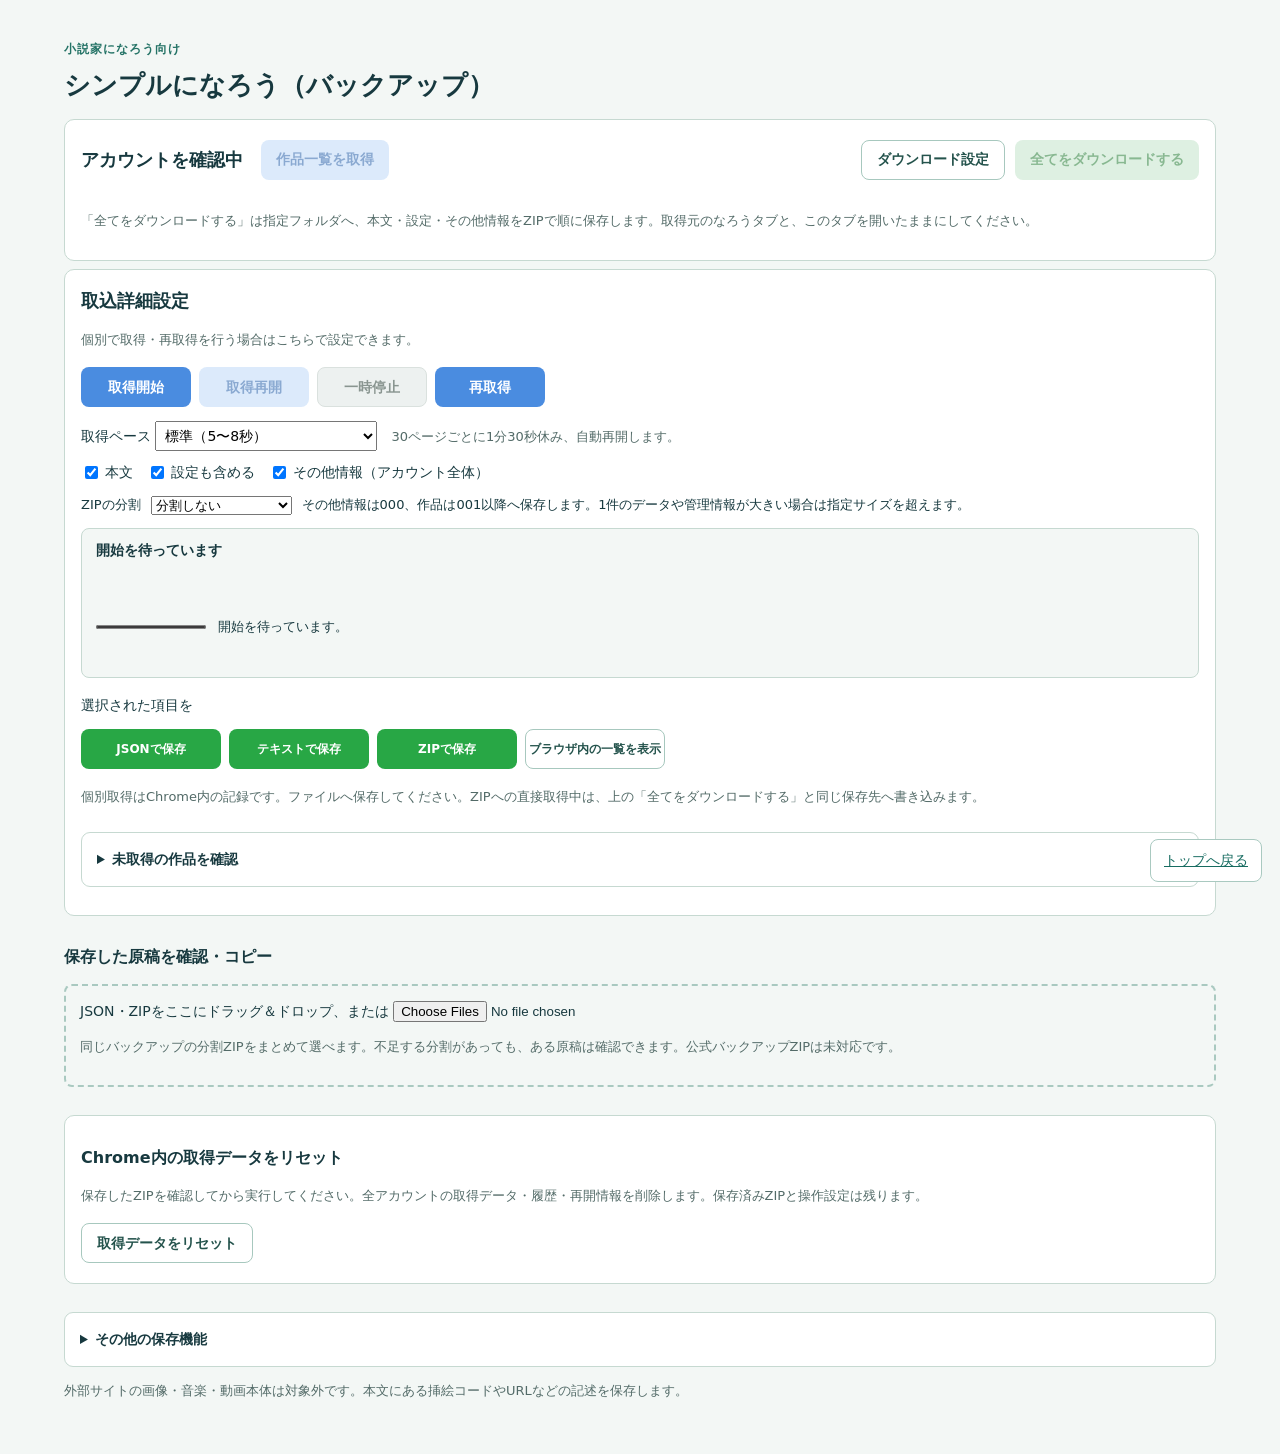
==== detail.html @ e471c58f "Release v1.0.0" ====
<!doctype html><html lang="ja"><head><meta charset="utf-8"><meta name="viewport" content="width=device-width,initial-scale=1"><title>シンプルになろう（バックアップ）</title><link rel="stylesheet" href="style.css"><link rel="stylesheet" href="organized.css"><link rel="stylesheet" href="detail.css"></head>
<body><main class="library detail" id="top"><p class="eyebrow">小説家になろう向け</p><h1>シンプルになろう（バックアップ）</h1>
<section class="account"><div class="account-row"><div class="account-primary"><strong id="account">アカウントを確認中</strong><button id="inventory" class="blue" disabled>作品一覧を取得</button></div><div class="account-actions"><button id="settings" class="secondary">ダウンロード設定</button><button id="quick" class="green" disabled>全てをダウンロードする</button></div></div><p id="source" class="note"></p><p class="note">「全てをダウンロードする」は指定フォルダへ、本文・設定・その他情報をZIPで順に保存します。取得元のなろうタブと、このタブを開いたままにしてください。</p></section>
<section class="batch"><h2>取込詳細設定</h2><p class="note">個別で取得・再取得を行う場合はこちらで設定できます。</p>
<div class="toolbar operations"><button id="bulk" class="blue">取得開始</button><button id="resume" class="blue" disabled>取得再開</button><button id="stop" class="secondary" disabled>一時停止</button><button id="fresh" class="blue">再取得</button></div>
<div class="pace"><label>取得ペース <select id="pace"><option value="5">標準（5〜8秒）</option><option value="10">ゆっくり（10〜13秒）</option><option value="20">さらにゆっくり（20〜23秒）</option></select></label><span class="note">30ページごとに1分30秒休み、自動再開します。</span></div>
<div class="scope"><label><input type="checkbox" id="includeBody" checked> 本文</label><label><input type="checkbox" id="includeSettings" checked> 設定も含める</label><label><input type="checkbox" id="includeOther" checked> その他情報（アカウント全体）</label></div>
<div class="debug"><label for="splitMode">ZIPの分割 </label><select id="splitMode"><option value="0">分割しない</option><option value="5242880">5MBごと</option><option value="1048576">デバッグ：1MBごと</option></select><span class="muted">その他情報は000、作品は001以降へ保存します。1件のデータや管理情報が大きい場合は指定サイズを超えます。</span></div>
<div hidden><input type="radio" name="scope" id="allWorks" checked><input type="radio" name="scope" id="selectedMode"><select id="selectedWorks" multiple></select><input type="checkbox" id="autoContinue" checked><input id="maxPages" type="number" value="30"><input id="waitSeconds" type="number" value="5"></div>
<section id="coverage" class="status-box" aria-live="polite"><h3 id="coverageTitle">開始を待っています</h3><p id="coverageCount"></p><p id="coverageNext"></p><div class="progress-panel"><progress id="gauge" max="1" value="0"></progress><span id="progressText" role="status">開始を待っています。</span></div><p id="status" role="status"></p></section>
<div class="toolbar exports"><span class="export-label">選択された項目を</span><button id="json" class="green">JSONで保存</button><button id="txt" class="green">テキストで保存</button><button id="zipExport" class="green">ZIPで保存</button><button id="refresh" class="secondary">ブラウザ内の一覧を表示</button></div>
<p id="exportStatus" class="note" role="status"></p><p class="note">個別取得はChrome内の記録です。ファイルへ保存してください。ZIPへの直接取得中は、上の「全てをダウンロードする」と同じ保存先へ書き込みます。</p>
<div id="workChoices" class="work-choices" aria-label="取得する対象"></div><details><summary>未取得の作品を確認</summary><ul id="remainingWorks"></ul></details></section>
<section id="saved"><h2>保存した原稿を確認・コピー</h2><div id="drop" tabindex="0"><label>JSON・ZIPをここにドラッグ＆ドロップ、または <input id="file" type="file" accept=".zip,.json" multiple></label><p class="note">同じバックアップの分割ZIPをまとめて選べます。不足する分割があっても、ある原稿は確認できます。公式バックアップZIPは未対応です。</p></div><p id="importStatus" role="status"></p><p id="libraryStatus" role="status"></p><div id="records"></div></section>
<section class="reset-area"><h2>Chrome内の取得データをリセット</h2><p class="note">保存したZIPを確認してから実行してください。全アカウントの取得データ・履歴・再開情報を削除します。保存済みZIPと操作設定は残ります。</p><button id="resetData" class="secondary">取得データをリセット</button></section>
<a class="to-top" href="#top">トップへ戻る</a>
<details><summary>その他の保存機能</summary><h2>公式ダウンロードの設定を記録</h2><button id="rememberFormat" class="secondary">この画面の設定を記録</button><label><input id="formatCommon" type="checkbox"> 全作品共通</label><h2>編集中の変更を残す</h2><button id="read">編集欄を確認</button><div id="fields"></div><button id="start" disabled>選んだ欄の履歴保存を開始</button><button id="library" class="secondary">保存した原稿へ</button></details>
<p class="note">外部サイトの画像・音楽・動画本体は対象外です。本文にある挿絵コードやURLなどの記述を保存します。</p>
<dialog id="downloadDialog"><form method="dialog"><h2>ダウンロード設定</h2><p>ZIP内の保存形式と、テキストの文字コード・改行を選びます。</p><p>保存先：<strong id="directoryName">未指定</strong></p><button id="chooseDirectory" type="button" class="secondary">保存先フォルダを指定</button><p id="directoryStatus" class="note" role="status"></p><label>保存形式 <select id="outputFormat"><option value="json">JSON</option><option value="text">テキスト＋確認用JSON</option></select></label><label>文字コード <select id="outputEncoding"><option value="utf-8">UTF-8</option><option value="utf-16le">UTF-16LE</option><option value="utf-16be">UTF-16BE</option></select></label><label><input id="outputBom" type="checkbox" checked> BOMあり</label><label>改行コード <select id="outputLine"><option value="crlf">CR+LF（Windows）</option><option value="lf">LF</option><option value="cr">CR</option></select></label><label><input id="outputViewer" type="checkbox" checked> ビューアー専用HTMLも保存する</label><p class="note">ZIPの保存先へ、確認・コピー用HTMLを一緒に保存します。</p><p class="note">JSONはUTF-8で保存します。テキストを選んでも、確認・再開に使うJSONを一緒に保存します。</p><div class="toolbar"><button value="cancel" class="secondary">キャンセル</button><button id="saveDownload" value="save" class="green">保存</button></div></form></dialog>
<dialog id="resetDialog"><h2>取得データを削除しますか？</h2><p>全アカウントの原稿・取得履歴・再開情報・作品との関連付けをChrome内から削除し、読み込んだファイルの表示も解除します。</p><p>保存済みのZIP・JSON・テキストは削除しません。保存先・文字コードなどの操作設定は残します。</p><div class="toolbar"><button id="cancelReset" class="secondary">キャンセル</button><button id="confirmReset" class="danger">取得データを削除</button></div></dialog>
</main><script type="module" src="library.js"></script><script type="module" src="detail.js"></script></body></html>
---- style.css ----
:root{font-family:system-ui,"Yu Gothic",sans-serif;color:#17393f;background:#f3f7f5;font-size:14px;line-height:1.65}*{box-sizing:border-box}body{margin:0}.popup{width:390px}main{padding:22px}h1{font-size:26px;margin:0 0 12px}h2{font-size:16px}.eyebrow{color:#247366;font-size:12px;font-weight:700;letter-spacing:.08em;margin:0 0 4px}button{background:#167568;color:white;border:0;border-radius:8px;padding:11px 15px;font:inherit;font-weight:600;cursor:pointer;margin:4px 0}button:disabled{opacity:.5;cursor:default}.secondary{background:white;color:#24534c;border:1px solid #a7c8be}a{color:#176c61}.field{display:block;background:#fff;border:1px solid #c6d9d1;border-radius:8px;padding:10px;margin:10px 0}.field input{margin-right:8px}.field small{display:block;color:#54706d}pre{white-space:pre-wrap;overflow-wrap:anywhere;font:inherit;margin:8px 0}.field pre{font-size:12px;max-height:90px;overflow:auto}.note{color:#536b68;font-size:12px}.library{max-width:960px;margin:auto;padding:40px 24px}.toolbar{display:flex;gap:10px;flex-wrap:wrap}details{border:1px solid #c6d9d1;background:#fff;padding:15px;border-radius:9px;margin:12px 0}summary{cursor:pointer;font-weight:600}button:focus-visible,a:focus-visible,input:focus-visible,summary:focus-visible{outline:3px solid #df9928;outline-offset:3px}
---- organized.css ----
.backup-tabs{display:flex;flex-wrap:wrap;gap:7px;margin:18px 0}.backup-tabs button{font:inherit;padding:9px 12px;border:1px solid #a7c8be;border-radius:7px;cursor:pointer;background:white;color:#24534c}.backup-tabs [aria-selected=true]{background:#167568;color:white}.backup-panel{background:#fff;padding:20px;border:1px solid #c6d9d1;border-radius:9px;min-height:220px}.backup-panel h3{margin-top:24px}.backup-card{border:1px solid #c6d9d1;padding:13px;border-radius:8px;margin:12px 0;overflow-wrap:anywhere}.backup-card summary{cursor:pointer;font-weight:600}.badge{display:inline-block;border-radius:5px;padding:2px 5px;margin-right:7px}.badge-episode{background:#e0f0e9;color:#155647}.badge-setting{background:#e6eafa;color:#394a86}.badge-blog{background:#fff0d8;color:#79511b}.meta,.backup-card small{font-size:12px;color:#54706d}.backup-field textarea{display:block;width:100%;font:14px/1.8 system-ui;resize:vertical;padding:10px;border:1px solid #bcd2c7;border-radius:6px}.backup-field button{font:inherit;padding:7px;margin-top:5px}.backup-panel select{max-width:100%;font:inherit;padding:5px}.backup-tabs button:focus-visible,textarea:focus-visible,select:focus-visible{outline:3px solid #df9928;outline-offset:3px}
.backup-settings{border-collapse:collapse;width:100%;margin:20px 0}.backup-settings th,.backup-settings td{text-align:left;border-bottom:1px solid #dce6df;padding:16px 12px;vertical-align:top;white-space:pre-wrap;overflow-wrap:anywhere}.backup-settings th{width:165px;color:#193e3b}.backup-settings td{font-weight:400}@media(max-width:600px){.backup-settings th{width:110px}.backup-settings th,.backup-settings td{padding:12px 6px}}
.backup-settings textarea{display:block;width:100%;font:14px/1.8 system-ui;resize:vertical;border:1px solid #bcd2c7;border-radius:6px;padding:10px}.backup-settings button{font-size:12px;margin-top:5px}
---- detail.css ----
.detail{max-width:1200px}.account,.batch{background:#fff;border:1px solid #c6d9d1;border-radius:10px;padding:16px;margin:8px 0}.account-row{display:flex;gap:10px;align-items:center;flex-wrap:wrap}.account-primary{display:flex;gap:18px;align-items:center;flex-wrap:wrap}.account-actions{display:flex;gap:10px;align-items:center;flex-wrap:wrap;margin-left:auto}.account-row strong{font-size:18px}.account-row{gap:16px}.account-row button{white-space:nowrap;min-height:40px}.batch h2{margin:0;font-size:18px}.note{font-size:13px}.toolbar{gap:8px;margin:10px 0;display:flex;flex-wrap:wrap}.toolbar button{padding:9px 12px}.operations button{width:110px;height:40px;padding:0}.blue,#bulk,#resume,#fresh,#inventory{background:#4a8ce0;border-color:#4a8ce0;color:#fff}.green,#json,#txt,#quick,#zipExport{background:#28a745;border-color:#28a745;color:#fff}button:disabled{cursor:default;opacity:1;background:#edf1f0;color:#899590;border-color:#dae1de}.blue:disabled,#bulk:disabled,#resume:disabled,#fresh:disabled,#inventory:disabled{background:#dceafb;color:#8aa9d1;border-color:#d0e1f7}.green:disabled,#json:disabled,#txt:disabled,#quick:disabled,#zipExport:disabled{background:#def0e2;color:#88b891;border-color:#d1e9d7}.scope,.pace{display:flex;flex-wrap:wrap;gap:14px;align-items:center;margin:10px 0}.pace select{font:inherit;padding:5px}.scope label{display:inline-flex;align-items:center;gap:4px}.status-box{background:#f3f7f5;border:1px solid #c6d9d1;border-radius:8px;padding:10px 14px;margin:12px 0;min-width:0}#coverage h3,#coverageCount,#coverageNext,#status,#progressText,#source{white-space:nowrap;overflow:hidden;text-overflow:ellipsis;min-width:0}#coverage h3{font-size:14px;height:22px;margin:0 0 4px}#coverageCount,#coverageNext,#status{height:22px;line-height:22px;margin:2px 0;font-size:13px}.progress-panel{display:flex;gap:12px;align-items:center;height:28px;font-size:13px}.progress-panel span{flex:1}progress{width:110px;flex-shrink:0;height:8px;accent-color:#4a8ce0}progress.complete{accent-color:#28a745}progress.partial{accent-color:#b78a19}.work-choices{display:flex;flex-wrap:wrap;gap:8px;margin:12px 0}.work-choices button{padding:9px 12px}.work-choices button[aria-pressed=true]{background:#17796e;color:white;border-color:#17796e}.work-choices button:disabled{opacity:.6}#saved{margin-top:28px}#drop{border:2px dashed #a9c9c0;border-radius:8px;padding:14px;margin:10px 0}.drag{background:#def0e2}dialog{border:1px solid #a9c9c0;border-radius:12px;max-width:480px;width:calc(100% - 50px);padding:22px;color:#183e37}dialog::backdrop{background:#163c3766}dialog label{display:block;margin:14px 0}dialog select{padding:6px;max-width:100%;font:inherit}.to-top{position:fixed;right:18px;bottom:18px;background:#fff;border:1px solid #a9c9c0;padding:9px 13px;border-radius:8px;z-index:3}@media(max-width:650px){.account-actions{width:100%;margin-left:0;justify-content:center}.pace{gap:6px}progress{width:65px}.scope{gap:8px}.detail{padding:12px}.to-top{right:8px;bottom:8px}}
.exports button{width:140px;height:40px;padding:0;white-space:nowrap;font-size:12px}.debug{display:flex;flex-wrap:wrap;gap:10px;align-items:center;margin:10px 0;font-size:13px}.reset-area{margin:28px 0;padding:16px;border:1px solid #c6d9d1;border-radius:10px;background:white}.danger{background:#b34444;color:white;border-color:#b34444}@media(max-width:850px){.account-actions{width:100%;margin-left:0;justify-content:center}}

/* Keep action and title buttons at the acquisition button's height. */
.detail button{height:40px;min-height:40px;padding-top:0;padding-bottom:0;display:inline-flex;align-items:center;justify-content:center;line-height:1.2}
.work-choices .all-choice{min-width:102px;border:2px solid #14594f}
.work-choices .all-choice[aria-pressed=true]{border-color:#0b463d}
.exports .export-label{display:flex;align-items:center;min-height:40px;flex-shrink:0}
.exports button{width:140px}
.exports .export-label{flex-basis:100%;min-height:22px;margin-top:4px}
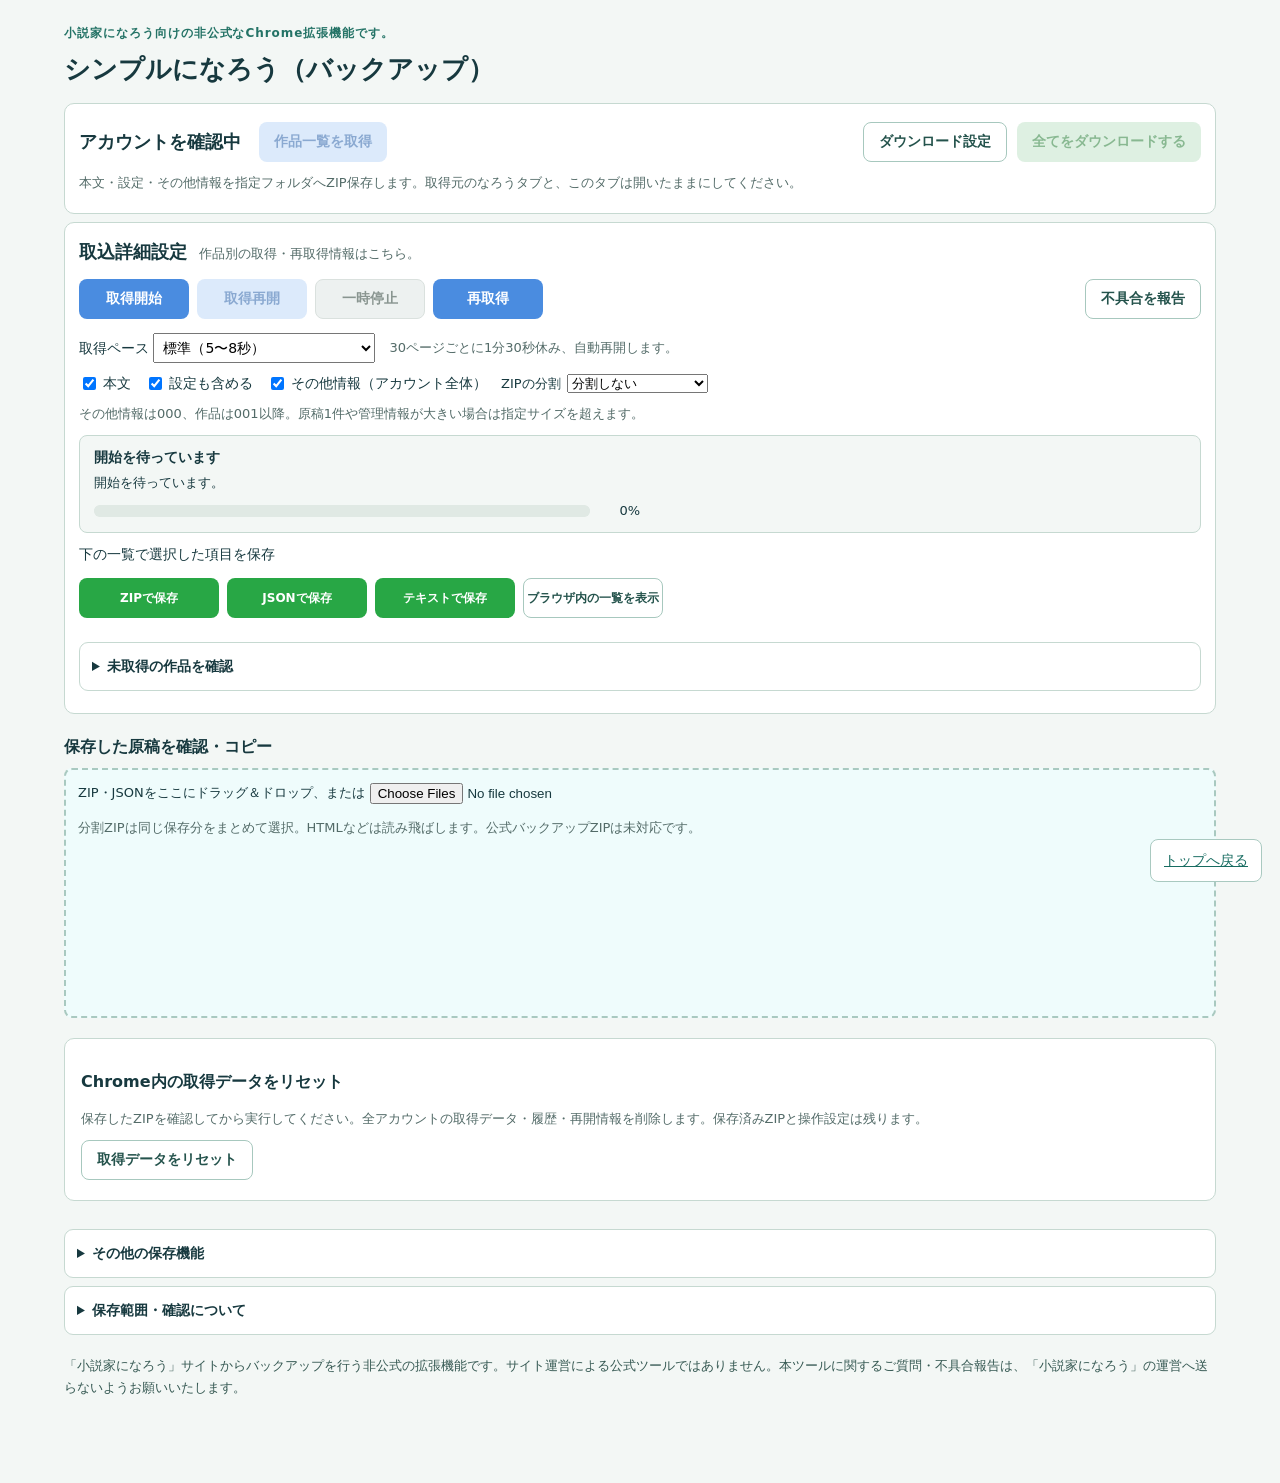
==== commit fb3b7688: "Release v1.1.0: compact UI and anonymous diagnostic reports" ====
--- a/detail.html
+++ b/detail.html
@@ -1,21 +1,35 @@
 <!doctype html><html lang="ja"><head><meta charset="utf-8"><meta name="viewport" content="width=device-width,initial-scale=1"><title>シンプルになろう（バックアップ）</title><link rel="stylesheet" href="style.css"><link rel="stylesheet" href="organized.css"><link rel="stylesheet" href="detail.css"></head>
-<body><main class="library detail" id="top"><p class="eyebrow">小説家になろう向け</p><h1>シンプルになろう（バックアップ）</h1>
-<section class="account"><div class="account-row"><div class="account-primary"><strong id="account">アカウントを確認中</strong><button id="inventory" class="blue" disabled>作品一覧を取得</button></div><div class="account-actions"><button id="settings" class="secondary">ダウンロード設定</button><button id="quick" class="green" disabled>全てをダウンロードする</button></div></div><p id="source" class="note"></p><p class="note">「全てをダウンロードする」は指定フォルダへ、本文・設定・その他情報をZIPで順に保存します。取得元のなろうタブと、このタブを開いたままにしてください。</p></section>
-<section class="batch"><h2>取込詳細設定</h2><p class="note">個別で取得・再取得を行う場合はこちらで設定できます。</p>
-<div class="toolbar operations"><button id="bulk" class="blue">取得開始</button><button id="resume" class="blue" disabled>取得再開</button><button id="stop" class="secondary" disabled>一時停止</button><button id="fresh" class="blue">再取得</button></div>
+<body><main class="library detail" id="top"><p class="eyebrow">小説家になろう向けの非公式なChrome拡張機能です。</p><h1>シンプルになろう（バックアップ）</h1>
+<section class="account"><div class="account-row"><div class="account-primary"><strong id="account">アカウントを確認中</strong><button id="inventory" class="blue" disabled>作品一覧を取得</button></div><div class="account-actions"><button id="settings" class="secondary">ダウンロード設定</button><button id="quick" class="green" disabled>全てをダウンロードする</button></div></div><p id="source" class="note"></p><p class="note">本文・設定・その他情報を指定フォルダへZIP保存します。取得元のなろうタブと、このタブは開いたままにしてください。</p></section>
+<section class="batch"><div class="batch-heading"><h2>取込詳細設定</h2><p class="note">作品別の取得・再取得情報はこちら。</p></div>
+<div class="toolbar operations"><button id="bulk" class="blue">取得開始</button><button id="resume" class="blue" disabled>取得再開</button><button id="stop" class="secondary" disabled>一時停止</button><button id="fresh" class="blue">再取得</button><button id="reportButton" class="secondary">不具合を報告</button></div>
 <div class="pace"><label>取得ペース <select id="pace"><option value="5">標準（5〜8秒）</option><option value="10">ゆっくり（10〜13秒）</option><option value="20">さらにゆっくり（20〜23秒）</option></select></label><span class="note">30ページごとに1分30秒休み、自動再開します。</span></div>
-<div class="scope"><label><input type="checkbox" id="includeBody" checked> 本文</label><label><input type="checkbox" id="includeSettings" checked> 設定も含める</label><label><input type="checkbox" id="includeOther" checked> その他情報（アカウント全体）</label></div>
-<div class="debug"><label for="splitMode">ZIPの分割 </label><select id="splitMode"><option value="0">分割しない</option><option value="5242880">5MBごと</option><option value="1048576">デバッグ：1MBごと</option></select><span class="muted">その他情報は000、作品は001以降へ保存します。1件のデータや管理情報が大きい場合は指定サイズを超えます。</span></div>
+<div class="scope"><label><input type="checkbox" id="includeBody" checked> 本文</label><label><input type="checkbox" id="includeSettings" checked> 設定も含める</label><label><input type="checkbox" id="includeOther" checked> その他情報（アカウント全体）</label><span class="split-control"><label for="splitMode">ZIPの分割 </label><select id="splitMode"><option value="0">分割しない</option><option value="5242880">5MBごと</option><option value="1048576">デバッグ：1MBごと</option></select></span></div><p class="note split-note">その他情報は000、作品は001以降。原稿1件や管理情報が大きい場合は指定サイズを超えます。</p>
 <div hidden><input type="radio" name="scope" id="allWorks" checked><input type="radio" name="scope" id="selectedMode"><select id="selectedWorks" multiple></select><input type="checkbox" id="autoContinue" checked><input id="maxPages" type="number" value="30"><input id="waitSeconds" type="number" value="5"></div>
-<section id="coverage" class="status-box" aria-live="polite"><h3 id="coverageTitle">開始を待っています</h3><p id="coverageCount"></p><p id="coverageNext"></p><div class="progress-panel"><progress id="gauge" max="1" value="0"></progress><span id="progressText" role="status">開始を待っています。</span></div><p id="status" role="status"></p></section>
-<div class="toolbar exports"><span class="export-label">選択された項目を</span><button id="json" class="green">JSONで保存</button><button id="txt" class="green">テキストで保存</button><button id="zipExport" class="green">ZIPで保存</button><button id="refresh" class="secondary">ブラウザ内の一覧を表示</button></div>
-<p id="exportStatus" class="note" role="status"></p><p class="note">個別取得はChrome内の記録です。ファイルへ保存してください。ZIPへの直接取得中は、上の「全てをダウンロードする」と同じ保存先へ書き込みます。</p>
+<section id="coverage" class="status-box" aria-live="polite"><h3 id="coverageTitle">開始を待っています</h3><p id="coverageCount"></p><p id="coverageNext"></p><p id="progressText" role="status">開始を待っています。</p><p id="status" role="status"></p><p id="exportStatus" class="note" role="status"></p><p id="schemaStatus" class="note" role="status"></p><p id="availabilityStatus" class="note" role="status"></p><div class="progress-panel"><progress id="gauge" max="100" value="0" aria-label="取得進捗（作品数を基準にした目安）"></progress><span id="progressPercent">0%</span></div></section>
+<div class="toolbar exports"><span class="export-label">下の一覧で選択した項目を保存</span><button id="zipExport" class="green">ZIPで保存</button><button id="json" class="green">JSONで保存</button><button id="txt" class="green">テキストで保存</button><button id="refresh" class="secondary">ブラウザ内の一覧を表示</button></div>
+
 <div id="workChoices" class="work-choices" aria-label="取得する対象"></div><details><summary>未取得の作品を確認</summary><ul id="remainingWorks"></ul></details></section>
-<section id="saved"><h2>保存した原稿を確認・コピー</h2><div id="drop" tabindex="0"><label>JSON・ZIPをここにドラッグ＆ドロップ、または <input id="file" type="file" accept=".zip,.json" multiple></label><p class="note">同じバックアップの分割ZIPをまとめて選べます。不足する分割があっても、ある原稿は確認できます。公式バックアップZIPは未対応です。</p></div><p id="importStatus" role="status"></p><p id="libraryStatus" role="status"></p><div id="records"></div></section>
+<section id="saved"><h2>保存した原稿を確認・コピー</h2><div id="drop" class="backup-drop" tabindex="0"><p id="libraryStatus" class="drop-count" role="status"></p><label class="drop-file">ZIP・JSONをここにドラッグ＆ドロップ、または <input id="file" type="file" accept=".zip,.json" multiple></label><p class="note drop-help">分割ZIPは同じ保存分をまとめて選択。HTMLなどは読み飛ばします。公式バックアップZIPは未対応です。</p><div class="drop-messages" aria-label="読み込み・確認ステータス" aria-live="polite" tabindex="0"><p id="importStatus" role="status"></p></div></div><div id="records"></div></section>
 <section class="reset-area"><h2>Chrome内の取得データをリセット</h2><p class="note">保存したZIPを確認してから実行してください。全アカウントの取得データ・履歴・再開情報を削除します。保存済みZIPと操作設定は残ります。</p><button id="resetData" class="secondary">取得データをリセット</button></section>
 <a class="to-top" href="#top">トップへ戻る</a>
 <details><summary>その他の保存機能</summary><h2>公式ダウンロードの設定を記録</h2><button id="rememberFormat" class="secondary">この画面の設定を記録</button><label><input id="formatCommon" type="checkbox"> 全作品共通</label><h2>編集中の変更を残す</h2><button id="read">編集欄を確認</button><div id="fields"></div><button id="start" disabled>選んだ欄の履歴保存を開始</button><button id="library" class="secondary">保存した原稿へ</button></details>
-<p class="note">外部サイトの画像・音楽・動画本体は対象外です。本文にある挿絵コードやURLなどの記述を保存します。</p>
+<details class="help-notes"><summary>保存範囲・確認について</summary><p class="note">外部の画像・音楽・動画本体は保存せず、挿絵コード・URLを原文に残します。ZIPの未表示項目は破損未検証です。保存後に内容を確認してください。</p></details>
 <dialog id="downloadDialog"><form method="dialog"><h2>ダウンロード設定</h2><p>ZIP内の保存形式と、テキストの文字コード・改行を選びます。</p><p>保存先：<strong id="directoryName">未指定</strong></p><button id="chooseDirectory" type="button" class="secondary">保存先フォルダを指定</button><p id="directoryStatus" class="note" role="status"></p><label>保存形式 <select id="outputFormat"><option value="json">JSON</option><option value="text">テキスト＋確認用JSON</option></select></label><label>文字コード <select id="outputEncoding"><option value="utf-8">UTF-8</option><option value="utf-16le">UTF-16LE</option><option value="utf-16be">UTF-16BE</option></select></label><label><input id="outputBom" type="checkbox" checked> BOMあり</label><label>改行コード <select id="outputLine"><option value="crlf">CR+LF（Windows）</option><option value="lf">LF</option><option value="cr">CR</option></select></label><label><input id="outputViewer" type="checkbox" checked> ビューアー専用HTMLも保存する</label><p class="note">ZIPの保存先へ、確認・コピー用HTMLを一緒に保存します。</p><p class="note">JSONはUTF-8で保存します。テキストを選んでも、確認・再開に使うJSONを一緒に保存します。</p><div class="toolbar"><button value="cancel" class="secondary">キャンセル</button><button id="saveDownload" value="save" class="green">保存</button></div></form></dialog>
-<dialog id="resetDialog"><h2>取得データを削除しますか？</h2><p>全アカウントの原稿・取得履歴・再開情報・作品との関連付けをChrome内から削除し、読み込んだファイルの表示も解除します。</p><p>保存済みのZIP・JSON・テキストは削除しません。保存先・文字コードなどの操作設定は残します。</p><div class="toolbar"><button id="cancelReset" class="secondary">キャンセル</button><button id="confirmReset" class="danger">取得データを削除</button></div></dialog>
-</main><script type="module" src="library.js"></script><script type="module" src="detail.js"></script></body></html>+<dialog id="resetDialog"><h2>取得データを削除しますか？</h2><p>全アカウントの原稿・取得履歴・再開情報・診断記録・作品との関連付けをChrome内から削除し、読み込んだファイルの表示も解除します。</p><p>保存済みのZIP・JSON・テキストは削除しません。保存先・文字コードなどの操作設定は残します。</p><div class="toolbar"><button id="cancelReset" class="secondary">キャンセル</button><button id="confirmReset" class="danger">取得データを削除</button></div></dialog>
+<section id="reportArea" class="report-area" hidden aria-labelledby="reportHeading">
+<h2 id="reportHeading" tabindex="-1">不具合報告確認</h2>
+<p class="note">自動の診断情報には本文・フリーメモ・作品名・アカウントID・非公開URLを含めません。自由記入と公開URLは送信前にご確認ください。</p>
+<div class="report-field"><label for="reportOutput">エラー内容・診断情報／送信用文章の確認</label><textarea id="reportOutput" readonly rows="9"></textarea></div>
+<div class="report-reload"><button id="reportRefresh" class="secondary" title="現在の診断記録を読み直します">リロード</button><label><input id="reportTimes" type="checkbox" checked> 診断記録の日時を報告に含める（任意）</label></div>
+<div class="report-field"><label for="reportNote">追加説明（任意）</label><p id="reportNoteHelp" class="note"><strong>アカウントID</strong>や<strong>パスワード</strong>などは記載しないようにお願いします。入力内容を変更すると作成済みの報告文は消えます。変更後は「報告文を作成」を押してください。追加説明の入力内容は、このタブを閉じると消えます。Chrome内には保存されません。</p><textarea id="reportNote" aria-describedby="reportNoteHelp" rows="4" maxlength="5000" placeholder="どの操作で、どのような問題が起きたかを記入できます。本文・非公開情報・連絡先は書かないでください。"></textarea></div>
+<label><input id="reportPublic" type="checkbox"> 公開ページのURLを報告に含めることを許可します</label>
+<div class="report-url"><label for="reportURL">公開URL</label><input id="reportURL" type="url" disabled maxlength="300" placeholder="https://mypage.syosetu.com/… または https://ncode.syosetu.com/…"><button id="reportURLCheck" class="secondary" disabled>別タブでURLを確認</button></div>
+<p class="note">一般の読者がログインせずに見られる公開マイページ・作品・エピソードのURLのみを入力してください。</p>
+<div class="report-actions"><button id="reportPrepare" class="secondary">報告文を作成</button><button id="reportCopy" class="secondary" disabled>報告文をコピー</button><button id="reportForm" class="secondary">受付フォームを開く</button></div>
+<p id="reportStatus" role="status" aria-live="polite"></p>
+<p class="note">報告文をコピーしてから受付フォームを開き、「不具合報告の内容」へ貼り付けて送信してください。Googleログイン・メールアドレスの入力は不要です。自動送信は行いません。</p>
+<p class="note">匿名報告のため折り返しの返信はありません。個別の相談は作者のSNSやGitHubをご利用ください。</p>
+<p class="note">本ツールは非公式です。本ツールに関するご質問・不具合報告は「小説家になろう」の運営へ送らないようお願いいたします。</p>
+</section>
+<p class="unofficial-notice">「小説家になろう」サイトからバックアップを行う非公式の拡張機能です。サイト運営による公式ツールではありません。本ツールに関するご質問・不具合報告は、「小説家になろう」の運営へ送らないようお願いいたします。</p></main><script type="module" src="library.js"></script><script type="module" src="detail.js"></script></body></html>
--- a/style.css
+++ b/style.css
@@ -1 +1,4 @@
 :root{font-family:system-ui,"Yu Gothic",sans-serif;color:#17393f;background:#f3f7f5;font-size:14px;line-height:1.65}*{box-sizing:border-box}body{margin:0}.popup{width:390px}main{padding:22px}h1{font-size:26px;margin:0 0 12px}h2{font-size:16px}.eyebrow{color:#247366;font-size:12px;font-weight:700;letter-spacing:.08em;margin:0 0 4px}button{background:#167568;color:white;border:0;border-radius:8px;padding:11px 15px;font:inherit;font-weight:600;cursor:pointer;margin:4px 0}button:disabled{opacity:.5;cursor:default}.secondary{background:white;color:#24534c;border:1px solid #a7c8be}a{color:#176c61}.field{display:block;background:#fff;border:1px solid #c6d9d1;border-radius:8px;padding:10px;margin:10px 0}.field input{margin-right:8px}.field small{display:block;color:#54706d}pre{white-space:pre-wrap;overflow-wrap:anywhere;font:inherit;margin:8px 0}.field pre{font-size:12px;max-height:90px;overflow:auto}.note{color:#536b68;font-size:12px}.library{max-width:960px;margin:auto;padding:40px 24px}.toolbar{display:flex;gap:10px;flex-wrap:wrap}details{border:1px solid #c6d9d1;background:#fff;padding:15px;border-radius:9px;margin:12px 0}summary{cursor:pointer;font-weight:600}button:focus-visible,a:focus-visible,input:focus-visible,summary:focus-visible{outline:3px solid #df9928;outline-offset:3px}
+
+/* Compact spacing while retaining readable text and action targets. */
+.library{padding-top:24px;padding-bottom:24px}.note{margin:6px 0}details{padding:12px;margin:8px 0}p:empty{display:none}
--- a/organized.css
+++ b/organized.css
@@ -1,3 +1,30 @@
 .backup-tabs{display:flex;flex-wrap:wrap;gap:7px;margin:18px 0}.backup-tabs button{font:inherit;padding:9px 12px;border:1px solid #a7c8be;border-radius:7px;cursor:pointer;background:white;color:#24534c}.backup-tabs [aria-selected=true]{background:#167568;color:white}.backup-panel{background:#fff;padding:20px;border:1px solid #c6d9d1;border-radius:9px;min-height:220px}.backup-panel h3{margin-top:24px}.backup-card{border:1px solid #c6d9d1;padding:13px;border-radius:8px;margin:12px 0;overflow-wrap:anywhere}.backup-card summary{cursor:pointer;font-weight:600}.badge{display:inline-block;border-radius:5px;padding:2px 5px;margin-right:7px}.badge-episode{background:#e0f0e9;color:#155647}.badge-setting{background:#e6eafa;color:#394a86}.badge-blog{background:#fff0d8;color:#79511b}.meta,.backup-card small{font-size:12px;color:#54706d}.backup-field textarea{display:block;width:100%;font:14px/1.8 system-ui;resize:vertical;padding:10px;border:1px solid #bcd2c7;border-radius:6px}.backup-field button{font:inherit;padding:7px;margin-top:5px}.backup-panel select{max-width:100%;font:inherit;padding:5px}.backup-tabs button:focus-visible,textarea:focus-visible,select:focus-visible{outline:3px solid #df9928;outline-offset:3px}
 .backup-settings{border-collapse:collapse;width:100%;margin:20px 0}.backup-settings th,.backup-settings td{text-align:left;border-bottom:1px solid #dce6df;padding:16px 12px;vertical-align:top;white-space:pre-wrap;overflow-wrap:anywhere}.backup-settings th{width:165px;color:#193e3b}.backup-settings td{font-weight:400}@media(max-width:600px){.backup-settings th{width:110px}.backup-settings th,.backup-settings td{padding:12px 6px}}
 .backup-settings textarea{display:block;width:100%;font:14px/1.8 system-ui;resize:vertical;border:1px solid #bcd2c7;border-radius:6px;padding:10px}.backup-settings button{font-size:12px;margin-top:5px}
+
+.backup-tabs{margin:12px 0}.backup-panel{padding:16px}.backup-card{margin:8px 0;padding:12px}.backup-settings{margin:12px 0}.backup-settings th,.backup-settings td{padding:10px 12px}
+
+.backup-field textarea,.backup-settings textarea{background:#effbff;color:#172d32}
+.backup-settings tbody tr:nth-child(even){background:#f5f6f6}
+.collapse-item{display:block;margin-top:12px;min-height:40px}
+.schema-warning{background:#fff8df;color:#76580c;padding:8px 10px;border-radius:6px;overflow-wrap:anywhere}
+
+.history-heading{display:flex;align-items:center;flex-wrap:wrap;gap:12px 20px;margin-bottom:12px}
+.history-heading h2{margin:0}
+.history-pager{display:flex;align-items:center;flex-wrap:wrap;gap:10px}
+.history-pager button{box-sizing:border-box;min-width:110px;height:40px;padding:0 14px;font:inherit;white-space:nowrap}
+.history-page-count,.history-page-size{white-space:nowrap}
+
+/* Fixed import area: long notices scroll without moving the manuscript list. */
+#drop.backup-drop{box-sizing:border-box;height:250px;display:grid;grid-template-rows:30px 52px 44px minmax(0,1fr);gap:6px;padding:12px;background:#effcfc;overflow:hidden}
+#drop.backup-drop.drag{background:#d9f2f6;border-color:#418f9e}
+.backup-drop .drop-count,.backup-drop .drop-help{margin:0;overflow:auto;white-space:normal;overflow-wrap:anywhere;font-size:13px;line-height:1.5}
+.backup-drop .drop-file{display:flex;flex-wrap:wrap;align-content:start;align-items:center;gap:5px;font-size:13px;overflow:auto}
+#drop.backup-drop input{max-width:100%;min-width:0;width:auto;display:inline-block;margin:0}
+.backup-drop .drop-messages{overflow:auto;min-height:0;overflow-wrap:anywhere;white-space:pre-wrap}
+#drop.backup-drop .drop-messages p{margin:0 0 4px;font-size:13px;line-height:1.5;color:#193e3b}
+.backup-drop .drop-messages p:empty{display:none}
+#drop.backup-drop .drop-messages [data-level="warning"]{color:#76500b;font-weight:700}
+#drop.backup-drop .drop-messages [data-level="error"]{color:#a21d28;font-weight:700;font-size:16px}
+
+.unofficial-notice{font-size:13px;line-height:1.7;color:#365953;margin:20px 0 60px;overflow-wrap:anywhere}
--- a/detail.css
+++ b/detail.css
@@ -8,3 +8,46 @@
 .exports .export-label{display:flex;align-items:center;min-height:40px;flex-shrink:0}
 .exports button{width:140px}
 .exports .export-label{flex-basis:100%;min-height:22px;margin-top:4px}
+
+.account,.batch{padding:14px}.toolbar,.scope,.pace,.debug{margin:8px 0}.status-box{margin:10px 0}.exports .export-label{min-height:18px;margin-top:0}.work-choices{margin:10px 0}#saved,.reset-area{margin-top:20px}#saved h2{margin-bottom:8px}#drop{padding:12px;margin:8px 0}.account .note{margin:6px 0}.status-box p:empty{display:none}
+
+/* Determinate progress stays below every status message. */
+#coverage #progressText{height:22px;line-height:22px;margin:2px 0;font-size:13px}
+#coverage .progress-panel{height:22px;margin-top:6px;gap:10px}
+#coverage #gauge{--fill:#28a745;appearance:none;-webkit-appearance:none;width:100%;flex:1;min-width:0;height:12px;border:0;border-radius:6px;overflow:hidden;background:#e0e9e4;accent-color:var(--fill)}
+#coverage #gauge::-webkit-progress-bar{background:#e0e9e4;border-radius:6px}
+#coverage #gauge::-webkit-progress-value{background:var(--fill);border-radius:6px;transition:width .6s ease}
+#coverage #gauge::-moz-progress-bar{background:var(--fill);border-radius:6px}
+#coverage #gauge.paused{--fill:#a7cbb1}
+#coverage #gauge.warning{--fill:#d6a21b}
+#coverage #gauge.error{--fill:#cf4545}
+#coverage #progressPercent{flex:0 0 40px;text-align:right;font-variant-numeric:tabular-nums}
+@media(prefers-reduced-motion:reduce){#coverage #gauge::-webkit-progress-value{transition:none}}
+
+.batch-heading{display:flex;align-items:baseline;flex-wrap:wrap;gap:6px 12px}.batch-heading .note{margin:0}.scope .split-control{display:inline-flex;align-items:center;gap:6px;flex-wrap:nowrap;font-size:13px}.split-note{margin:6px 0}
+
+#coverage .progress-panel{width:50%;min-width:0}
+#coverage #status,#coverage #exportStatus,#coverage #schemaStatus,#coverage #availabilityStatus{height:auto;min-height:0;white-space:normal;overflow-wrap:anywhere;line-height:1.6;margin:3px 0}
+#schemaStatus{color:#86620d}#saved #drop{background:#effcfc}#saved #drop.drag{background:#d9f2f6;border-color:#418f9e}
+.import-status{margin:8px 0;padding:8px 12px}.import-status p{margin:3px 0;overflow-wrap:anywhere}
+
+.operations #reportButton{width:auto;min-width:116px;margin-left:auto}
+.report-area{background:#fff;border:1px solid #c6d9d1;border-radius:10px;padding:16px;margin-top:20px;scroll-margin-top:16px}
+.report-area[hidden]{display:none}
+.report-field{margin:14px 0}.report-field>label{display:block;font-weight:600}
+.report-field textarea{display:block;width:100%;font:14px/1.7 system-ui;background:#effbff;border:1px solid #a7c8be;border-radius:6px;padding:10px;resize:vertical;overflow-wrap:anywhere}
+.report-url{display:flex;align-items:center;gap:8px;flex-wrap:wrap;margin:8px 0}.report-url input{flex:1;min-width:160px;max-width:100%;font:inherit;padding:8px;border:1px solid #a7c8be;border-radius:6px}
+.report-url input:disabled{background:#edf1f0;color:#899590}.report-area button{min-height:40px}
+#reportStatus{white-space:pre-wrap;overflow-wrap:anywhere;color:#76500b}
+
+/* Report actions share the width needed by the longest label and a 40px height. */
+.report-area button{width:180px;max-width:100%;height:40px;flex-shrink:0;white-space:nowrap}
+.report-field #reportOutput{background:#f0f8ef;border-color:#bfd6ba}
+#reportPrepare{background:#c8def7;color:#20466d;border-color:#a3c3e9}
+#reportForm{background:#cbe9ce;color:#235a30;border-color:#a3cea8}
+.report-actions{display:flex;align-items:center;flex-wrap:wrap;gap:8px;margin-top:8px}
+.report-actions #reportForm{margin-left:auto}
+.report-url #reportURLCheck{margin-left:auto}
+.report-reload{display:flex;align-items:center;flex-wrap:wrap;gap:8px 14px;margin:4px 0 20px}
+.report-reload #reportRefresh{width:auto;padding-left:18px;padding-right:18px}
+.report-reload label{display:inline-flex;align-items:center;gap:4px;font-size:12px}
